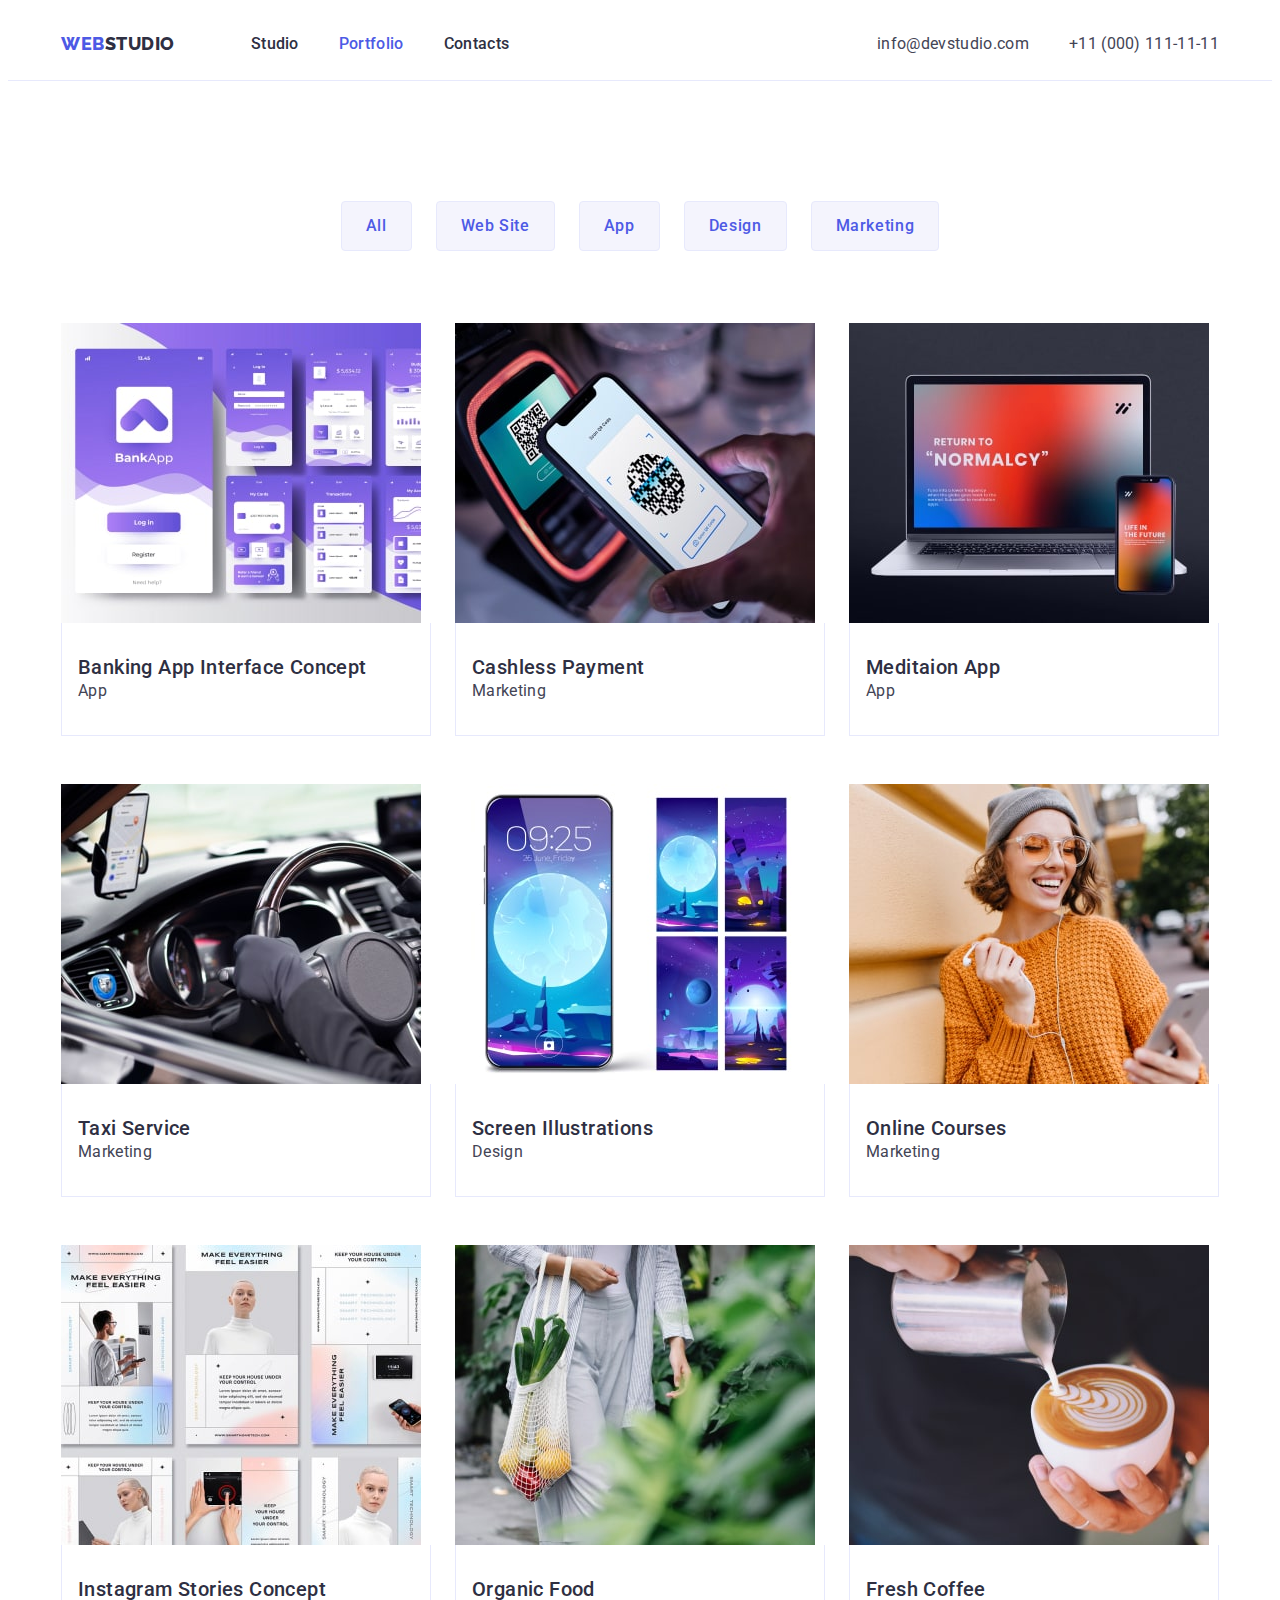
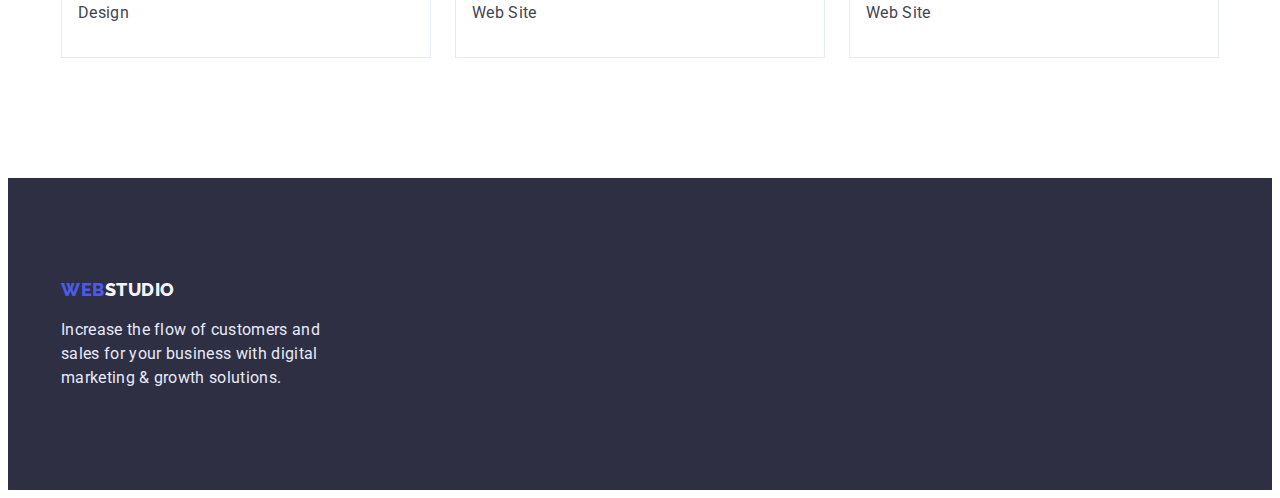
==== portfolio.html @ d634656a "Initial commit" ====
<!DOCTYPE html>
<html lang="en">
	<head>
		<meta charset="UTF-8" />
		<meta http-equiv="X-UA-Compatible" content="IE=edge" />
		<meta name="viewport" content="width=device-width, initial-scale=1.0" />
		<title>Portfolio</title>
		<link
			rel="stylesheet"
			href="https://cdnjs.cloudflare.com/ajax/libs/modern-normalize/1.1.0/modern-normalize.min.css"
			integrity="sha512-wpPYUAdjBVSE4KJnH1VR1HeZfpl1ub8YT/NKx4PuQ5NmX2tKuGu6U/JRp5y+Y8XG2tV+wKQpNHVUX03MfMFn9Q=="
			crossorigin="anonymous"
			referrerpolicy="no-referrer"
		/>
		<link rel="stylesheet" href="./css/styles.css" />
		<link rel="preconnect" href="https://fonts.googleapis.com" />
		<link rel="preconnect" href="https://fonts.gstatic.com" crossorigin />
		<link
			href="https://fonts.googleapis.com/css2?family=Raleway:wght@800&family=Roboto:wght@400;500;700;900&display=swap"
			rel="stylesheet"
		/>
	</head>
	<body>
		<!-- Шапка -->
		<header class="header header-style">
			<div class="container header-blok">
				<nav class="header-navigation">
					<a href="./index.html" class="header-logo logo link"><span>Web</span>Studio</a>
					<ul class="header-list">
						<li class="header-item list"><a href="./index.html" class="header-link navigation link">Studio</a></li>
						<li class="header-item list"><a href="./portfolio.html" class="navigation link open">Portfolio</a></li>
						<li class="header-item list"><a href="" class="header-link navigation link">Contacts</a></li>
					</ul>
				</nav>

				<address class="header-address">
					<ul class="header-address-list list">
						<li class="header-address-item"
							><a href="mailto:info@devstudio.com" class="header-address-mail link">info@devstudio.com</a></li
						>
						<li class="header-address-item"
							><a href="tel:+110001111111" class="header-address-tel link">+11 (000) 111-11-11</a></li
						>
					</ul>
				</address>
			</div>
		</header>
		<main>
			<!-- Кнопки -->
			<section class="section button">
				<div class="container">
					<h1 class="visually-hidden">Portfolio</h1>
					<ul class="button-list">
						<li class="button-item list"><button type="button" class="button-item-btn btn">All</button></li>
						<li class="button-item list"><button type="button" class="button-item-btn btn">Web Site</button></li>
						<li class="button-item list"><button type="button" class="button-item-btn btn">App</button></li>
						<li class="button-item list"><button type="button" class="button-item-btn btn">Design</button></li>
						<li class="button-item list"><button type="button" class="button-item-btn btn">Marketing</button></li>
					</ul>
					<!-- /Кнопки -->
					<ul class="application-list list">
						<li class="application-item">
							<img src="./images/app1.jpg" alt="application" width="360" height="300" />
							<div class="application-blok"
								><h2 class="application-heading heading">Banking App Interface Concept</h2>
								<p class="application-text text">App</p></div
							>
						</li>

						<li class="application-item">
							<img src="./images/app2.jpg" alt="application" width="360" height="300" />
							<div class="application-blok"
								><h2 class="application-heading heading">Cashless Payment</h2>
								<p class="application-text text">Marketing</p></div
							>
						</li>

						<li class="application-item">
							<img src="./images/app3.jpg" alt="application" width="360" height="300" />
							<div class="application-blok"
								><h2 class="application-heading heading">Meditaion App</h2>
								<p class="application-text text">App</p></div
							>
						</li>

						<li class="application-item">
							<img src="./images/app4.jpg" alt="application" width="360" height="300" />
							<div class="application-blok"
								><h2 class="application-heading heading">Taxi Service</h2>
								<p class="application-text text">Marketing</p></div
							>
						</li>
						<li class="application-item">
							<img src="./images/app5.jpg" alt="application" width="360" height="300" />
							<div class="application-blok"
								><h2 class="application-heading heading">Screen Illustrations</h2>
								<p class="application-text text">Design</p></div
							>
						</li>
						<li class="application-item">
							<img src="./images/app9.jpg" alt="application" width="360" height="300" />
							<div class="application-blok"
								><h2 class="application-heading heading">Online Courses</h2>
								<p class="application-text text">Marketing</p></div
							>
						</li>
						<li class="application-item">
							<img src="./images/app6.jpg" alt="application" width="360" height="300" />
							<div class="application-blok"
								><h2 class="application-heading heading">Instagram Stories Concept</h2>
								<p class="application-text text">Design</p></div
							>
						</li>
						<li class="application-item">
							<img src="./images/app7.jpg" alt="application" width="360" height="300" />
							<div class="application-blok"
								><h2 class="application-heading heading">Organic Food</h2>
								<p class="application-text text">Web Site</p></div
							>
						</li>
						<li class="application-item">
							<img src="./images/app8.jpg" alt="application" width="360" height="300" />
							<div class="application-blok"
								><h2 class="application-heading heading">Fresh Coffee</h2>
								<p class="application-text text">Web Site</p></div
							>
						</li>
					</ul>
				</div>
			</section>
		</main>
		<!-- Підвал(футер) -->
		<footer class="footer">
			<div class="container">
				<div class="footer-container">
					<a href="./index.html" class="footer-logo logo link"><span>Web</span>Studio</a>
					<p class="footer-text">
						Increase the flow of customers and sales for your business with digital marketing & growth solutions.
					</p>
				</div></div
			>
		</footer>
	</body>
</html>
---- css/styles.css ----
h1,
h2,
h3,
h4,
h5,
h6,
ul,
p,
a {
        margin: 0;
        padding: 0;
}

img {
        display: block;
}

body {
        font-family: 'Roboto', sans-serif;
        font-size: 16px;
        color: #2E2F42;
        background-color: #FFFFFF;
}

:root {
        --text-color: #434455;
        --hover-color-mail-tel-btn: #404BBF;
        --color-body: #2E2F42;
        --color-border-btn-footlogo: #E7E9FC;
        --color-hero-and-background: #FFFFFF;
        --color-background-team-btn: #F4F4FD;
        --color-link-and-btn: #4D5AE5;
        --main-indent: 120px 0;

}

.container {
        max-width: 1158px;
        margin: 0 auto;
        padding: 0 15px;
}

.section{
        padding: 120px 0;
}
.list {
        list-style: none;
}

.link {
        text-decoration: none;
}

.open {
        color: var(--color-link-and-btn);
}

.navigation {
        font-weight: 500;
        line-height: 1.5;
        letter-spacing: 0.02em;
}

.logo {
        font-family: 'Raleway', sans-serif;
        font-weight: 800;
        font-size: 18px;
        line-height: 1.33;
        align-items: center;
        letter-spacing: 0.03em;
        text-transform: uppercase;
}

.heading {
        font-weight: 500;
        font-size: 20px;
        line-height: 1.2;
        letter-spacing: 0.02em;
}

.text {
        line-height: 1.5;
        letter-spacing: 0.02em;
}

.btn {
        font-family: inherit;
        font-style: normal;
        font-weight: 500;
        font-size: 16px;
        line-height: 1.5;
        display: flex;
        align-items: center;
        text-align: center;
        letter-spacing: 0.04em;
        color: var(--color-link-and-btn);
        background: var(--color-background-team-btn);
        border: 1px, solid, var(--color-border-btn-footlogo);
        border-radius: 4px;
        cursor: pointer;
}

.visually-hidden {
        position: absolute;
        width: 1px;
        height: 1px;
        margin: -1px;
        border: 0;
        padding: 0;
        white-space: nowrap;
        clip-path: inset(100%);
        clip: rect(0 0 0 0);
        overflow: hidden;
}


/* Шапка */

.header {}

.header-style {
        border-bottom: 1px solid #E7E9FC;
}

.header-blok {
        display: flex;
        flex-wrap: wrap;
        justify-content: space-between;
        align-content: center;
        padding: 24px 0;
}

.header-navigation {
        display: flex;
}

.header-logo {
        color: var(--color-body);
}

.header-logo span {
        color: var(--color-link-and-btn);
}

.header-list {
        max-width: 261px;
        display: flex;
        flex-wrap: wrap;
        gap: 40px;
        margin-left: 76px;
}


.header-item {}

.header-link {
        color: var(--color-body);
}

.header-link:hover,
.header-link:focus {
        color: var(--color-link-and-btn)
}


.header-address {
        font-style: normal;
}

.header-address-list {
        display: flex;
        flex-wrap: wrap;
        gap: 40px;
}

.header-address-item {}

.header-address-mail {
        line-height: 1.5;
        letter-spacing: 0.02em;
        color: var(--text-color);
}

.header-address-mail:hover,
.header-address-mail:focus {
        color: var(--hover-color-mail-tel-btn);
}

.header-address-tel {
        line-height: 1.5;
        letter-spacing: 0.02em;
        color: var(--text-color);
}

.header-address-tel:hover,
.header-address-tel:focus {
        color: var(--hover-color-mail-tel-btn);
}

/* /Шапка */

/* Герой */

.hero {
        background-color: var(--color-body);
        padding: 188px 0;
}

.hero-container {}

.hero-title {
        max-width: 496px;
        margin: 0 auto;
        font-size: 56px;
        line-height: 1.07;
        text-align: center;
        letter-spacing: 0.02em;
        color: var(--color-hero-and-background);
        margin-bottom: 48px;

}

.hero-btn {
        display: block;
        margin: 0 auto;
        letter-spacing: 0.04em;
        color: var(--color-hero-and-background);
        background: var(--color-link-and-btn);
        box-shadow: 0px 4px 4px rgba(0, 0, 0, 0.15);
        border-radius: 4px;
        cursor: pointer;
        padding: 16px 32px;
        min-width: 169px;
        min-height: 56px;

}

.hero-btn:hover,
.hero-btn:focus {
        background: var(--hover-color-mail-tel-btn);
        box-shadow: 0px 4px 4px rgba(0, 0, 0, 0.15);
        border-radius: 4px;
}

/* /Герой */

/* Категорії */

.categoris {}

.categoris-title {}

.categoris-list {
        display: flex;
        flex-wrap: wrap;
        gap: 24px;
}

.categoris-item {
        flex-basis: calc((100% - 72px) / 4);
}

.categoris-heading {
        color: var(--text-color);
        margin-bottom: 8px;
}


.categoris-text {
        color: var(--text-color);
}

/* /Категорії */

/* Продукт */

.product {
        padding-top: 0;
}

.product-title {
        font-size: 36px;
        line-height: 1.11;
        text-align: center;
        letter-spacing: 0.02em;
        text-transform: capitalize;
}

.product-list {
        margin-top: 72px;
        display: flex;
        flex-wrap: wrap;
        gap: 24px;
}

.product-item {
        flex-basis: calc((100% - 48px) / 3);
}



/* /Продукт */

/* Команда */

.team {
        background: var(--color-background-team-btn);

}

.team-title {
        font-size: 36px;
        line-height: 1.11;
        text-align: center;
        letter-spacing: 0.02em;
        text-transform: capitalize;
}

.team-list {
        margin-top: 72px;
        display: flex;
        flex-wrap: wrap;
        gap: 24px;
}

.team-item {
        min-width: 264px;
        flex-basis: calc((100% - 72px) / 4);
        background: var(--color-hero-and-background);
        box-shadow: 0px 1px 6px rgba(46, 47, 66, 0.08), 0px 1px 1px rgba(46, 47, 66, 0.16), 0px 2px 1px rgba(46, 47, 66, 0.08);
        border-radius: 0px 0px 4px 4px;
}

.team-container {
        padding: 32px 16px;
}



.team-heading {
        font-weight: 500;
        font-size: 20px;
        line-height: 1.2;
        text-align: center;
        letter-spacing: 0.02em;
        margin-bottom: 8px;

}

.team-text {
        text-align: center;
        color: var(--text-color);
}


/* /Команда */

/* Кнопки */

.button {}

.button-title {}

.button-list {
        display: flex;
        flex-direction: row;
        justify-content: center;
        gap: 24px;
        margin-bottom: 72px;
}

.button-item {
        display: block;
}


.button-item-btn {
        font-family: inherit;
        padding: 12px 24px;
        border: 1px solid #E7E9FC;
        border-radius: 4px;
}

.button-item-btn:hover,
.button-item-btn:focus {
        color: var(--color-hero-and-background);
        background: var(--hover-color-mail-tel-btn);
        box-shadow: 0px 3px 1px rgba(0, 0, 0, 0.1),
                0px 2px 1px rgba(0, 0, 0, 0.08),
                0px 2px 2px rgba(0, 0, 0, 0.12);
        border-radius: 4px;
}

/* /Кнопки */


.application-list {
        display: flex;
        flex-wrap: wrap;
        gap: 48px 24px;
}

.application-item {
        flex-basis: calc((100% - 48px) / 3);

}

.application-blok {
        padding: 32px 16px;
        background: #FFFFFF;
        border: 1px solid #E7E9FC;
        border-top: none;
}


.application-heading {}

.application-text {
        color: var(--text-color);

}

/* Футер */


.footer {
        background: var(--color-body);
        padding: 100px 0;
}

.footer-container {
}

.footer-logo {
        color: var(--color-background-team-btn);
}

.footer-logo span {
        color: var(--color-link-and-btn);
}

.footer-text {
        margin-top: 16px;
        max-width: 264px;
        line-height: 1.5;
        letter-spacing: 0.02em;
        color: var(--color-border-btn-footlogo);
}

/* /Футер */
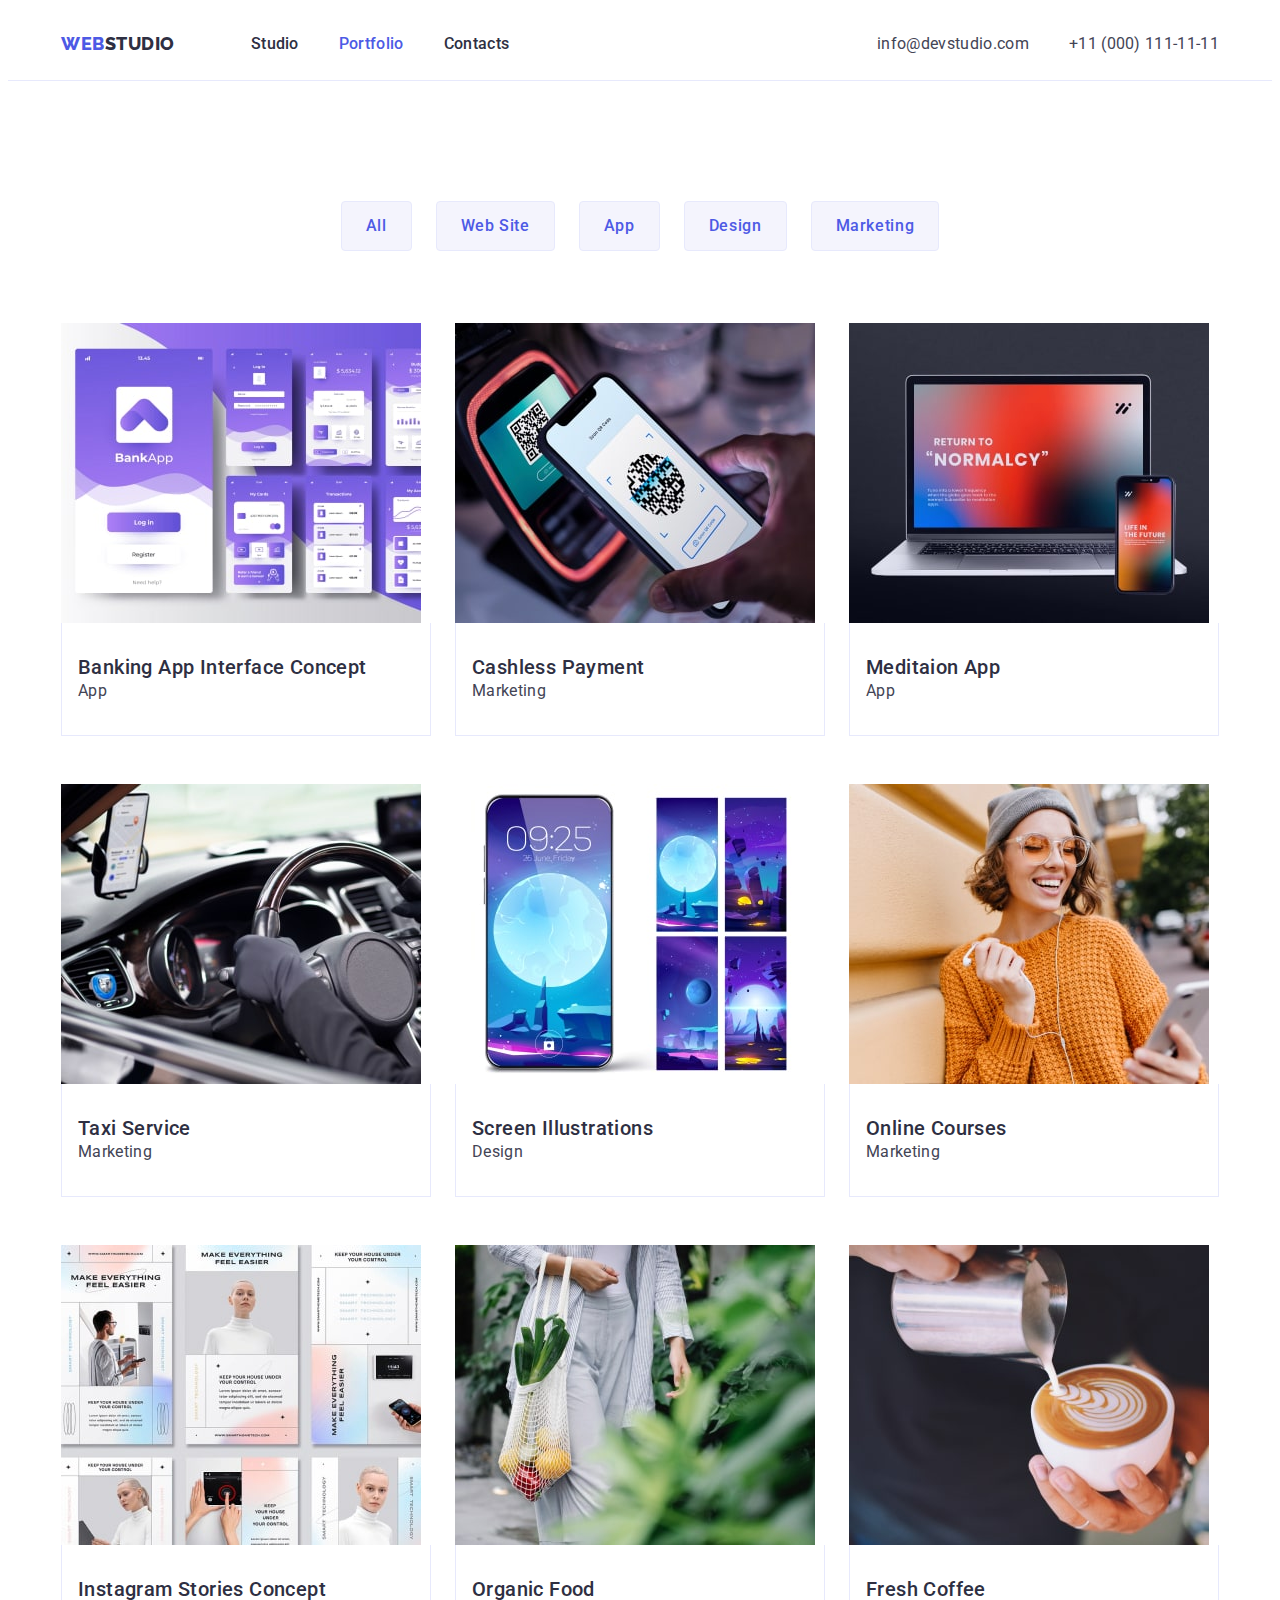
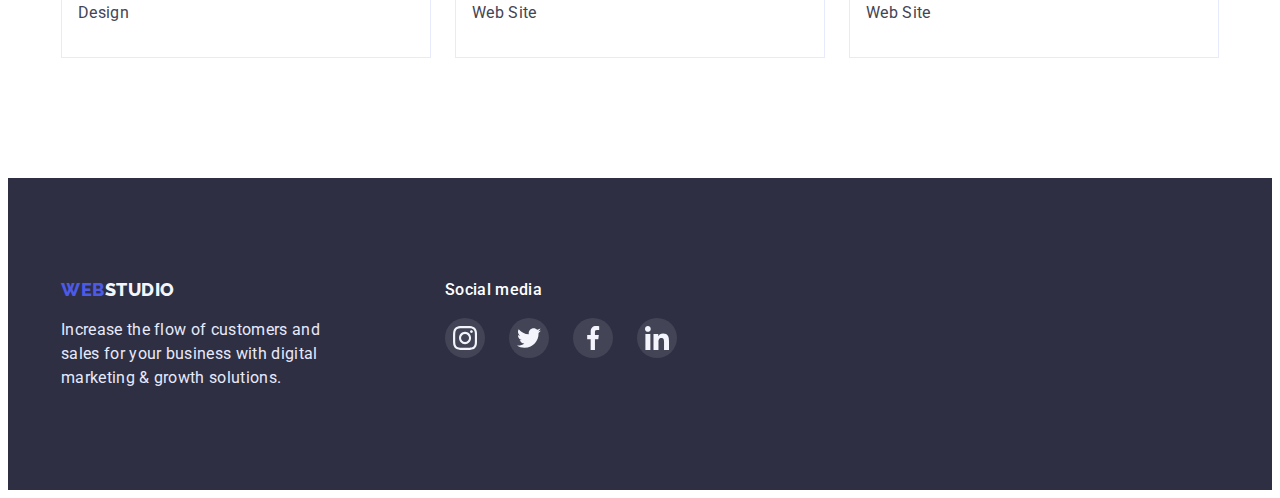
==== commit 157018d8: "виправлення зауважень по дз" ====
--- a/portfolio.html
+++ b/portfolio.html
@@ -131,14 +131,45 @@
 		</main>
 		<!-- Підвал(футер) -->
 		<footer class="footer">
-			<div class="container">
+			<div class="container footer-div">
 				<div class="footer-container">
 					<a href="./index.html" class="footer-logo logo link"><span>Web</span>Studio</a>
 					<p class="footer-text">
 						Increase the flow of customers and sales for your business with digital marketing & growth solutions.
-					</p>
-				</div></div
-			>
+					</p></div
+				>
+				<div class="footer-social">
+					<h2 class="footer-social-title">Social media</h2>
+					<ul class="footer-social-list list">
+						<li class="footer-social-item">
+							<a href="" class="footer-social-link link">
+								<svg class="footer-social-icon" width="24" height="24">
+									<use href="./images/symbol-defs.svg#icon-instagram"></use>
+								</svg>
+							</a>
+						</li>
+						<li class="footer-social-item">
+							<a href="" class="footer-social-link link">
+								<svg class="footer-social-icon" width="24" height="24">
+									<use href="./images/symbol-defs.svg#icon-twitter"></use>
+								</svg>
+							</a>
+						</li>
+						<li class="footer-social-item"
+							><a href="" class="footer-social-link link">
+								<svg class="footer-social-icon" width="24" height="24">
+									<use href="./images/symbol-defs.svg#icon-facebook"></use>
+								</svg> </a
+						></li>
+						<li class="footer-social-item"
+							><a href="" class="footer-social-link link">
+								<svg class="footer-social-icon" width="24" height="24">
+									<use href="./images/symbol-defs.svg#icon-linkedin"></use>
+								</svg> </a
+						></li>
+					</ul>
+				</div>
+			</div>
 		</footer>
 	</body>
 </html>
--- a/css/styles.css
+++ b/css/styles.css
@@ -31,6 +31,7 @@
         --color-background-team-btn: #F4F4FD;
         --color-link-and-btn: #4D5AE5;
         --main-indent: 120px 0;
+        --icon-background: #4D5AE5;
 
 }
 
@@ -202,11 +203,14 @@
 /* Герой */
 
 .hero {
+        max-width: 1440px;
+        margin: 0 auto;
+        background-image:linear-gradient(rgba(46, 47, 66, 0.7),rgba(46, 47, 66, 0.7)), url(../images/people-office.jpg);
+        background-repeat: no-repeat;
+        background-position: center;
         background-color: var(--color-body);
         padding: 188px 0;
 }
-
-.hero-container {}
 
 .hero-title {
         max-width: 496px;
@@ -244,6 +248,7 @@
 
 /* /Герой */
 
+
 /* Категорії */
 
 .categoris {}
@@ -256,13 +261,27 @@
         gap: 24px;
 }
 
-.categoris-item {
+.categoris-item { 
+        max-width: 264px;
+        max-height: 224px;
         flex-basis: calc((100% - 72px) / 4);
+}
+
+.categoris-pictures-blok{
+        display: flex;
+        justify-content: center;
+        padding: 24px 10px;  
+        background: #F4F4FD;
+        border-radius: 4px;
+} 
+
+
+.categoris-pictures-icon{
 }
 
 .categoris-heading {
         color: var(--text-color);
-        margin-bottom: 8px;
+        margin: 8px 0;
 }
 
 
@@ -331,8 +350,45 @@
         border-radius: 0px 0px 4px 4px;
 }
 
+.team-social-list {
+        display: flex;
+        justify-content: center;
+        gap: 24px;
+        padding-bottom: 32px;
+}
+
+
+.team-social-item {
+        width: 40px;
+        height: 40px;
+}
+
+.team-social-link {
+        display: flex;
+        justify-content: center;
+        align-items: center;
+        width: 100%;
+        height: 100%;
+        border-radius: 50%;
+        color: #F4F4FD;
+        background-color: var(--icon-background);
+}
+
+.team-social-link:hover{
+       background-color: #404BBF;
+}
+
+.team-social-icon {
+        fill:currentColor;
+}
+
+.team-social-icon:hover{
+}
+
 .team-container {
         padding: 32px 16px;
+        padding-bottom: 0;
+
 }
 
 
@@ -350,10 +406,68 @@
 .team-text {
         text-align: center;
         color: var(--text-color);
+        margin-bottom: 8px;
 }
 
 
 /* /Команда */
+
+/*  */
+
+.customers {
+        padding: 130px 0 120px;
+}
+
+
+.customers-title {
+        font-size: 36px;
+        line-height: 1.11;
+        text-align: center;
+        letter-spacing: 0.02em;
+        text-transform: capitalize;
+        margin-bottom: 72px;
+}
+
+.customers-list {
+        display: flex;
+        justify-content: center;
+        align-items: center;
+        gap: 24px;
+
+}
+
+.customers-item {
+}
+
+.customers-link{
+        width: 100%;
+        height: 100%;
+        display: flex;
+        align-items: center;
+        justify-content: center;
+        color: #8E8F99;
+        border-radius: 4px;
+        border: 1px solid #8E8F99;
+}
+
+.customers-link:is(:hover, :focus){
+        color: #404BBF;
+        border-color: #404BBF;
+}
+        
+.customers-icons{
+        width: 104px;
+        height: 56px;
+        margin: 16px 32px;
+        fill: currentColor;
+}
+
+.customers-icons:is(:hover, :focus){
+        fill: currentColor;
+}
+
+
+/* / */
 
 /* Кнопки */
 
@@ -402,7 +516,10 @@
 
 .application-item {
         flex-basis: calc((100% - 48px) / 3);
-
+}
+
+.application-item:hover{
+        box-shadow: 0px 1px 6px rgba(46, 47, 66, 0.08), 0px 1px 1px rgba(46, 47, 66, 0.16), 0px 2px 1px rgba(46, 47, 66, 0.08);
 }
 
 .application-blok {
@@ -423,9 +540,14 @@
 /* Футер */
 
 
+
 .footer {
         background: var(--color-body);
         padding: 100px 0;
+
+}
+.footer-div{
+        display: flex;
 }
 
 .footer-container {
@@ -447,4 +569,49 @@
         color: var(--color-border-btn-footlogo);
 }
 
+.footer-social {
+        margin-left: 120px;
+
+}
+
+.footer-social-title {
+        color: var(--color-hero-and-background);
+        font-weight: 500;
+        font-size: 16px;
+        line-height: 1.5;
+        letter-spacing: 0.02em;
+        margin-bottom: 16px;
+}
+
+.footer-social-list {
+        display: flex;
+        gap: 24px;
+}
+
+.footer-social-item {
+        width: 40px;
+        height: 40px;
+        background: rgba(255, 255, 255, 0.1);
+        border-radius: 50%;
+}
+
+.footer-social-item:is(:hover, :focus){
+        background: #31D0AA;
+}
+
+
+.footer-social-link {
+        display: flex;
+        justify-content: center;
+        align-items: center;
+        width: 100%;
+        height: 100%;
+        color: #F4F4FD;
+        
+}
+
+.footer-social-icon {
+        fill: currentColor;
+}
+
 /* /Футер */